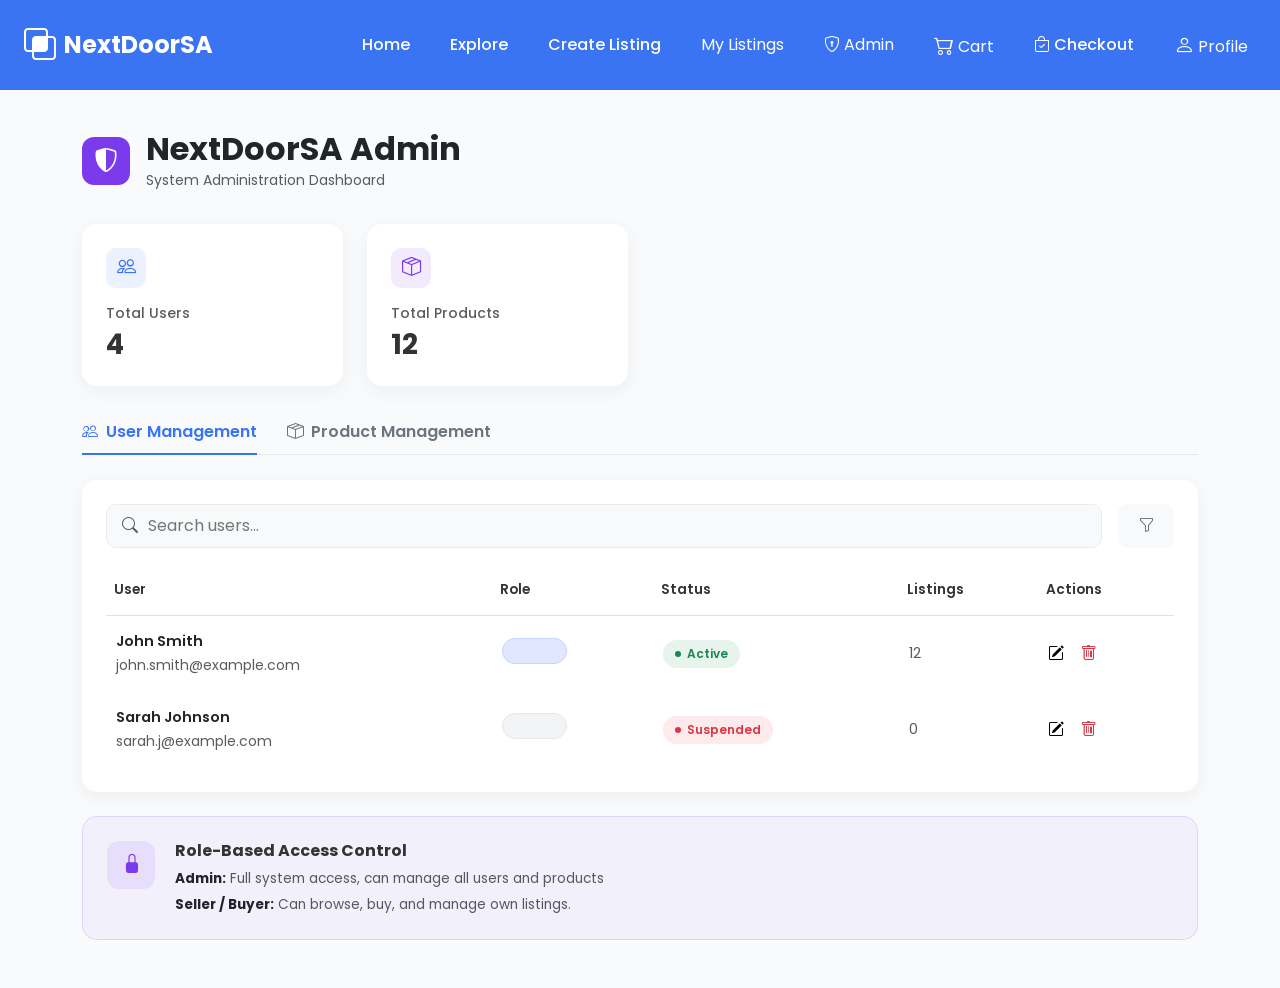
==== web/Admin.html @ 9586a234 "add Admin dashboard with product management, user management, and editing functionality" ====
<!DOCTYPE html>
<html lang="en">
<head>
    <meta charset="UTF-8">
    <meta name="viewport" content="width=device-width, initial-scale=1.0">
    <title>NextDoorSA Admin</title>
    <link href="https://cdn.jsdelivr.net/npm/bootstrap@5.3.0/dist/css/bootstrap.min.css" rel="stylesheet">
    <link rel="stylesheet" href="https://cdn.jsdelivr.net/npm/bootstrap-icons@1.11.1/font/bootstrap-icons.css">
    <link href="https://fonts.googleapis.com/css2?family=Poppins:wght@300;400;500;600;700&display=swap" rel="stylesheet">

    <style>
        body { font-family: 'Poppins', sans-serif; background-color: #f9fafc; color: #333; }
        .admin-navbar { background: #3b74f2; padding-top: 15px; padding-bottom: 15px; margin-bottom: 40px; }
        .navbar-brand { font-weight: 700; font-size: 1.5rem; }
        .dashboard-card { background: white; border-radius: 15px; border: none; box-shadow: 0 5px 20px rgba(0,0,0,0.05); padding: 24px; }
        .header-icon-box { width: 48px; height: 48px; border-radius: 12px; background-color: #7c3aed; color: white; display: flex; align-items: center; justify-content: center; font-size: 1.5rem; }
        .stat-icon { width: 40px; height: 40px; border-radius: 10px; display: flex; align-items: center; justify-content: center; font-size: 1.2rem; margin-bottom: 15px; }

        .icon-users { background-color: rgba(59, 116, 242, 0.1); color: #3b74f2; }
        .icon-active { background-color: rgba(25, 135, 84, 0.1); color: #198754; }
        .icon-products { background-color: rgba(124, 58, 237, 0.1); color: #7c3aed; }
        .icon-pending { background-color: rgba(253, 126, 20, 0.1); color: #fd7e14; }

        .custom-tabs { border-bottom: 1px solid #e5e7eb; margin-bottom: 25px; display: flex; gap: 30px; }
        .custom-tab { padding: 10px 0; color: #6c757d; font-weight: 600; cursor: pointer; position: relative; text-decoration: none; transition: color 0.2s; }
        .custom-tab:hover { color: #3b74f2; }
        .custom-tab.active { color: #3b74f2; }
        .custom-tab.active::after { content: ''; position: absolute; bottom: -1px; left: 0; right: 0; height: 2px; background-color: #3b74f2; }

        .search-control { background-color: #f8f9fa; border: 1px solid #e9ecef; border-radius: 10px; padding: 8px 15px; }
        .search-control input { border: none; background: transparent; box-shadow: none; outline: none; width: 100%; }
        .filter-btn { background-color: #f8f9fa; border: 1px solid #e9ecef; border-radius: 10px; padding: 8px 20px; color: #6c757d; border: none;}

        .table th { font-weight: 600; color: #333; border-bottom-width: 1px; font-size: 0.85rem; padding-bottom: 15px; }
        .table td { vertical-align: middle; padding: 15px 10px; border-bottom-color: #f8f9fa; }

        .status-pill { display: inline-flex; align-items: center; gap: 6px; padding: 5px 12px; border-radius: 20px; font-size: 0.75rem; font-weight: 600; }
        .status-active, .status-published { background-color: rgba(25, 135, 84, 0.1); color: #198754; }
        .status-active::before, .status-published::before { content: ''; width: 6px; height: 6px; border-radius: 50%; background-color: #198754; }
        .status-suspended, .status-draft { background-color: rgba(220, 53, 69, 0.1); color: #dc3545; }
        .status-suspended::before, .status-draft::before { content: ''; width: 6px; height: 6px; border-radius: 50%; background-color: #dc3545; }
        .status-pending { background-color: rgba(253, 126, 20, 0.1); color: #fd7e14; }
        .status-pending::before { content: ''; width: 6px; height: 6px; border-radius: 50%; background-color: #fd7e14; }

        details.role-dropdown { position: relative; display: inline-block; }
        details.role-dropdown summary { list-style: none; cursor: pointer; width: 65px; height: 26px; border-radius: 15px; display: inline-block; user-select: none; }
        details.role-dropdown summary::-webkit-details-marker { display: none; }
        .role-blue summary { background-color: #e0e7ff; border: 1px solid #c7d2fe; }
        .role-gray summary { background-color: #f3f4f6; border: 1px solid #e5e7eb; }
        .role-purple summary { background-color: #f3e8ff; border: 1px solid #e9d5ff; }
        .dropdown-menu-custom { position: absolute; top: 120%; left: 0; background: white; border: 1px solid #e9ecef; border-radius: 10px; padding: 12px; box-shadow: 0 10px 30px rgba(0,0,0,0.1); z-index: 100; display: flex; flex-direction: column; gap: 10px; min-width: 140px; }
        .dropdown-menu-custom label { display: flex; align-items: center; gap: 8px; font-size: 0.85rem; cursor: pointer; font-weight: 500; }

        .info-box { background-color: rgba(124, 58, 237, 0.05); border: 1px solid rgba(124, 58, 237, 0.15); border-radius: 15px; padding: 24px; display: flex; gap: 20px; }
        .info-box-icon { background-color: rgba(124, 58, 237, 0.1); color: #7c3aed; width: 48px; height: 48px; border-radius: 12px; display: flex; align-items: center; justify-content: center; font-size: 1.2rem; flex-shrink: 0; }

        .action-btn { cursor: pointer; transition: color 0.2s; border: none; background: transparent; padding: 0; }
        .action-btn:hover { color: #3b74f2 !important; }
    </style>
</head>
<body>

<nav class="navbar navbar-expand-lg navbar-dark py-3 admin-navbar">
    <div class="container-fluid px-4">
        <a class="navbar-brand d-flex align-items-center gap-2" href="Home.html">
            <i class="bi bi-intersect fs-2"></i> NextDoorSA
        </a>
        <button class="navbar-toggler" type="button" data-bs-toggle="collapse" data-bs-target="#navbarNav">
            <span class="navbar-toggler-icon"></span>
        </button>
        <div class="collapse navbar-collapse justify-content-end" id="navbarNav">
            <ul class="navbar-nav align-items-center gap-4">
                <li class="nav-item"><a class="nav-link text-white fw-medium" href="Home.html">Home</a></li>
                <li class="nav-item"><a class="nav-link text-white fw-medium" href="ExploreProductsPage.html">Explore</a></li>
                <li class="nav-item"><a class="nav-link text-white fw-medium" href="CreateAListing.html">Create Listing</a></li>
                <li class="nav-item"><a class="nav-link text-white" href="MyListings.html"> My Listings</a></li>
                <li class="nav-item"><a class="nav-link text-white" href="LogIntoAccount.html"><i class="bi bi-shield-lock"></i> Admin</a></li>
                <li class="nav-item"><a class="nav-link text-white" href="ShoppingCart.html"><i class="bi bi-cart2 fs-5"></i> Cart</a></li>
                <li class="nav-item"><a class="nav-link text-white fw-medium active" aria-current="page" href="Checkout.html"><i class="bi bi-bag-check"></i> Checkout</a></li>
                <li class="nav-item"><a class="nav-link text-white" href="Profile.html"><i class="bi bi-person fs-5"></i> Profile</a></li>
            </ul>
        </div>
    </div>
</nav>

<div class="container mb-5">
    <div class="d-flex align-items-center gap-3 mb-4 pb-2">
        <div class="header-icon-box"><i class="bi bi-shield-shaded"></i></div>
        <div>
            <h2 class="fw-bold mb-0 text-dark">NextDoorSA Admin</h2>
            <small class="text-muted">System Administration Dashboard</small>
        </div>
    </div>

    <div class="row g-4 mb-4">
        <div class="col-md-6 col-lg-3">
            <div class="dashboard-card">
                <div class="stat-icon icon-users"><i class="bi bi-people"></i></div>
                <small class="text-muted fw-medium d-block mb-1">Total Users</small>
                <h3 class="fw-bold mb-0">4</h3>
            </div>
        </div>
        <div class="col-md-6 col-lg-3">
            <div class="dashboard-card">
                <div class="stat-icon icon-products"><i class="bi bi-box-seam"></i></div>
                <small class="text-muted fw-medium d-block mb-1">Total Products</small>
                <h3 class="fw-bold mb-0">12</h3>
            </div>
        </div>
    </div>

    <div class="custom-tabs">
        <a class="custom-tab active d-flex align-items-center gap-2" onclick="switchTab('userView', this)"><i class="bi bi-people"></i> User Management</a>
        <a class="custom-tab d-flex align-items-center gap-2" onclick="switchTab('productView', this)"><i class="bi bi-box-seam"></i> Product Management</a>
    </div>

    <div id="userView" class="dashboard-card mb-4 view-section">
        <div class="d-flex flex-column flex-md-row gap-3 mb-4">
            <div class="search-control flex-grow-1 d-flex align-items-center gap-2">
                <i class="bi bi-search text-muted"></i>
                <input type="text" placeholder="Search users...">
            </div>
            <button class="filter-btn"><i class="bi bi-funnel"></i></button>
        </div>

        <div class="table-responsive">
            <table class="table table-borderless align-middle mb-0" id="usersTable">
                <thead>
                <tr>
                    <th>User</th>
                    <th>Role</th>
                    <th>Status</th>
                    <th>Listings</th>
                    <th>Actions</th>
                </tr>
                </thead>
                <tbody>
                <tr>
                    <td>
                        <span class="fw-semibold d-block text-dark name-val" style="font-size: 0.9rem;">John Smith</span>
                        <small class="text-muted email-val">john.smith@example.com</small>
                    </td>
                    <td>
                        <details class="role-dropdown role-blue">
                            <summary></summary>
                            <div class="dropdown-menu-custom">
                                <label><input type="checkbox" checked> Admin</label>
                                <label><input type="checkbox" checked> Seller</label>
                            </div>
                        </details>
                    </td>
                    <td><span class="status-pill status-active status-val">Active</span></td>
                    <td class="text-muted listings-val" style="font-size: 0.9rem;">12</td>
                    <td>
                        <div class="d-flex gap-3 text-muted">
                            <button class="action-btn" onclick="openUserEdit(this)"><i class="bi bi-pencil-square"></i></button>
                            <button class="action-btn text-danger" onclick="deleteRow(this)"><i class="bi bi-trash"></i></button>
                        </div>
                    </td>
                </tr>
                <tr>
                    <td>
                        <span class="fw-semibold d-block text-dark name-val" style="font-size: 0.9rem;">Sarah Johnson</span>
                        <small class="text-muted email-val">sarah.j@example.com</small>
                    </td>
                    <td>
                        <details class="role-dropdown role-gray">
                            <summary></summary>
                            <div class="dropdown-menu-custom">
                                <label><input type="checkbox" checked> Buyer</label>
                            </div>
                        </details>
                    </td>
                    <td><span class="status-pill status-suspended status-val">Suspended</span></td>
                    <td class="text-muted listings-val" style="font-size: 0.9rem;">0</td>
                    <td>
                        <div class="d-flex gap-3 text-muted">
                            <button class="action-btn" onclick="openUserEdit(this)"><i class="bi bi-pencil-square"></i></button>
                            <button class="action-btn text-danger" onclick="deleteRow(this)"><i class="bi bi-trash"></i></button>
                        </div>
                    </td>
                </tr>
                </tbody>
            </table>
        </div>
    </div>

    <div id="productView" class="dashboard-card mb-4 view-section d-none">
        <div class="d-flex flex-column flex-md-row gap-3 mb-4">
            <div class="search-control flex-grow-1 d-flex align-items-center gap-2">
                <i class="bi bi-search text-muted"></i>
                <input type="text" placeholder="Search products...">
            </div>
            <button class="filter-btn"><i class="bi bi-funnel"></i></button>
        </div>

        <div class="table-responsive">
            <table class="table table-borderless align-middle mb-0" id="productsTable">
                <thead>
                <tr>
                    <th>Product Name</th>
                    <th>Category</th>
                    <th>Price</th>
                    <th>Status</th>
                    <th>Actions</th>
                </tr>
                </thead>
                <tbody>
                <tr>
                    <td>
                        <span class="fw-semibold d-block text-dark p-name-val" style="font-size: 0.9rem;">Vintage Oak Table</span>
                        <small class="text-muted p-seller-val">Sold by: John Smith</small>
                    </td>
                    <td class="p-category-val" style="font-size: 0.9rem;">Furniture</td>
                    <td class="fw-medium text-dark p-price-val" style="font-size: 0.9rem;">R 1,500</td>
                    <td><span class="status-pill status-published p-status-val">Published</span></td>
                    <td>
                        <div class="d-flex gap-3 text-muted">
                            <button class="action-btn" onclick="openProductEdit(this)"><i class="bi bi-pencil-square"></i></button>
                            <button class="action-btn text-danger" onclick="deleteRow(this)"><i class="bi bi-trash"></i></button>
                        </div>
                    </td>
                </tr>
                <tr>
                    <td>
                        <span class="fw-semibold d-block text-dark p-name-val" style="font-size: 0.9rem;">Samsung Smart TV</span>
                        <small class="text-muted p-seller-val">Sold by: Mike Wilson</small>
                    </td>
                    <td class="p-category-val" style="font-size: 0.9rem;">Electronics</td>
                    <td class="fw-medium text-dark p-price-val" style="font-size: 0.9rem;">R 6,200</td>
                    <td><span class="status-pill status-pending p-status-val">Pending Review</span></td>
                    <td>
                        <div class="d-flex gap-3 text-muted">
                            <button class="action-btn" onclick="openProductEdit(this)"><i class="bi bi-pencil-square"></i></button>
                            <button class="action-btn text-danger" onclick="deleteRow(this)"><i class="bi bi-trash"></i></button>
                        </div>
                    </td>
                </tr>
                </tbody>
            </table>
        </div>
    </div>

    <div class="info-box align-items-start">
        <div class="info-box-icon"><i class="bi bi-lock-fill"></i></div>
        <div>
            <h6 class="fw-bold mb-2">Role-Based Access Control</h6>
            <div class="text-muted" style="font-size: 0.85rem; line-height: 1.6;">
                <p class="mb-1"><strong class="text-dark">Admin:</strong> Full system access, can manage all users and products</p>
                <p class="mb-0"><strong class="text-dark">Seller / Buyer:</strong> Can browse, buy, and manage own listings.</p>
            </div>
        </div>
    </div>
</div>

<div class="modal fade" id="editUserModal" tabindex="-1">
    <div class="modal-dialog modal-dialog-centered">
        <div class="modal-content border-0" style="border-radius: 15px;">
            <div class="modal-header border-0 pb-0">
                <h5 class="modal-title fw-bold">Edit User</h5>
                <button type="button" class="btn-close" data-bs-dismiss="modal"></button>
            </div>
            <div class="modal-body">
                <div class="mb-3">
                    <label class="form-label fw-medium small">Full Name</label>
                    <input type="text" class="form-control" id="editUserName">
                </div>
                <div class="mb-3">
                    <label class="form-label fw-medium small">Email Address</label>
                    <input type="email" class="form-control" id="editUserEmail">
                </div>
                <div class="mb-3">
                    <label class="form-label fw-medium small">Account Status</label>
                    <select class="form-select" id="editUserStatus">
                        <option value="Active">Active</option>
                        <option value="Suspended">Suspended</option>
                    </select>
                </div>
            </div>
            <div class="modal-footer border-0 pt-0">
                <button type="button" class="btn btn-light" data-bs-dismiss="modal">Cancel</button>
                <button type="button" class="btn btn-primary px-4 rounded-pill" onclick="saveUser()">Save Changes</button>
            </div>
        </div>
    </div>
</div>

<div class="modal fade" id="editProductModal" tabindex="-1">
    <div class="modal-dialog modal-dialog-centered">
        <div class="modal-content border-0" style="border-radius: 15px;">
            <div class="modal-header border-0 pb-0">
                <h5 class="modal-title fw-bold">Edit Product</h5>
                <button type="button" class="btn-close" data-bs-dismiss="modal"></button>
            </div>
            <div class="modal-body">
                <div class="mb-3">
                    <label class="form-label fw-medium small">Product Name</label>
                    <input type="text" class="form-control" id="editProductName">
                </div>
                <div class="row">
                    <div class="col-md-6 mb-3">
                        <label class="form-label fw-medium small">Price</label>
                        <input type="text" class="form-control" id="editProductPrice">
                    </div>
                    <div class="col-md-6 mb-3">
                        <label class="form-label fw-medium small">Category</label>
                        <select class="form-select" id="editProductCategory">
                            <option>Furniture</option>
                            <option>Electronics</option>
                            <option>Home & Garden</option>
                        </select>
                    </div>
                </div>
                <div class="mb-3">
                    <label class="form-label fw-medium small">Status</label>
                    <select class="form-select" id="editProductStatus">
                        <option value="Published">Published</option>
                        <option value="Pending Review">Pending Review</option>
                        <option value="Draft">Draft</option>
                    </select>
                </div>
            </div>
            <div class="modal-footer border-0 pt-0">
                <button type="button" class="btn btn-light" data-bs-dismiss="modal">Cancel</button>
                <button type="button" class="btn btn-primary px-4 rounded-pill" onclick="saveProduct()">Save Changes</button>
            </div>
        </div>
    </div>
</div>

<script src="https://cdn.jsdelivr.net/npm/bootstrap@5.3.0/dist/js/bootstrap.bundle.min.js"></script>
<script>
    let currentRow = null;
    let userModal = null;
    let productModal = null;

    document.addEventListener("DOMContentLoaded", () => {
        userModal = new bootstrap.Modal(document.getElementById('editUserModal'));
        productModal = new bootstrap.Modal(document.getElementById('editProductModal'));
    });

    function switchTab(viewId, el) {
        document.querySelectorAll('.custom-tab').forEach(tab => tab.classList.remove('active'));
        el.classList.add('active');

        document.querySelectorAll('.view-section').forEach(view => view.classList.add('d-none'));
        document.getElementById(viewId).classList.remove('d-none');
    }

    // --- User Editing Logic ---
    function openUserEdit(btn) {
        currentRow = btn.closest('tr');
        document.getElementById('editUserName').value = currentRow.querySelector('.name-val').innerText;
        document.getElementById('editUserEmail').value = currentRow.querySelector('.email-val').innerText;
        document.getElementById('editUserStatus').value = currentRow.querySelector('.status-val').innerText;
        userModal.show();
    }

    function saveUser() {
        currentRow.querySelector('.name-val').innerText = document.getElementById('editUserName').value;
        currentRow.querySelector('.email-val').innerText = document.getElementById('editUserEmail').value;

        const newStatus = document.getElementById('editUserStatus').value;
        const statusSpan = currentRow.querySelector('.status-val');
        statusSpan.innerText = newStatus;

        statusSpan.className = 'status-pill status-val ' + (newStatus === 'Active' ? 'status-active' : 'status-suspended');
        userModal.hide();
    }

    // --- Product Editing Logic ---
    function openProductEdit(btn) {
        currentRow = btn.closest('tr');
        document.getElementById('editProductName').value = currentRow.querySelector('.p-name-val').innerText;
        document.getElementById('editProductPrice').value = currentRow.querySelector('.p-price-val').innerText;
        document.getElementById('editProductCategory').value = currentRow.querySelector('.p-category-val').innerText;
        document.getElementById('editProductStatus').value = currentRow.querySelector('.p-status-val').innerText;
        productModal.show();
    }

    function saveProduct() {
        currentRow.querySelector('.p-name-val').innerText = document.getElementById('editProductName').value;
        currentRow.querySelector('.p-price-val').innerText = document.getElementById('editProductPrice').value;
        currentRow.querySelector('.p-category-val').innerText = document.getElementById('editProductCategory').value;

        const newStatus = document.getElementById('editProductStatus').value;
        const statusSpan = currentRow.querySelector('.p-status-val');
        statusSpan.innerText = newStatus;

        let statusClass = 'status-published';
        if(newStatus === 'Pending Review') statusClass = 'status-pending';
        if(newStatus === 'Draft') statusClass = 'status-draft';

        statusSpan.className = 'status-pill p-status-val ' + statusClass;
        productModal.hide();
    }

    function deleteRow(btn) {
        if(confirm("Are you sure you want to delete this row?")) {
            btn.closest('tr').remove();
        }
    }
</script>
</body>
</html>
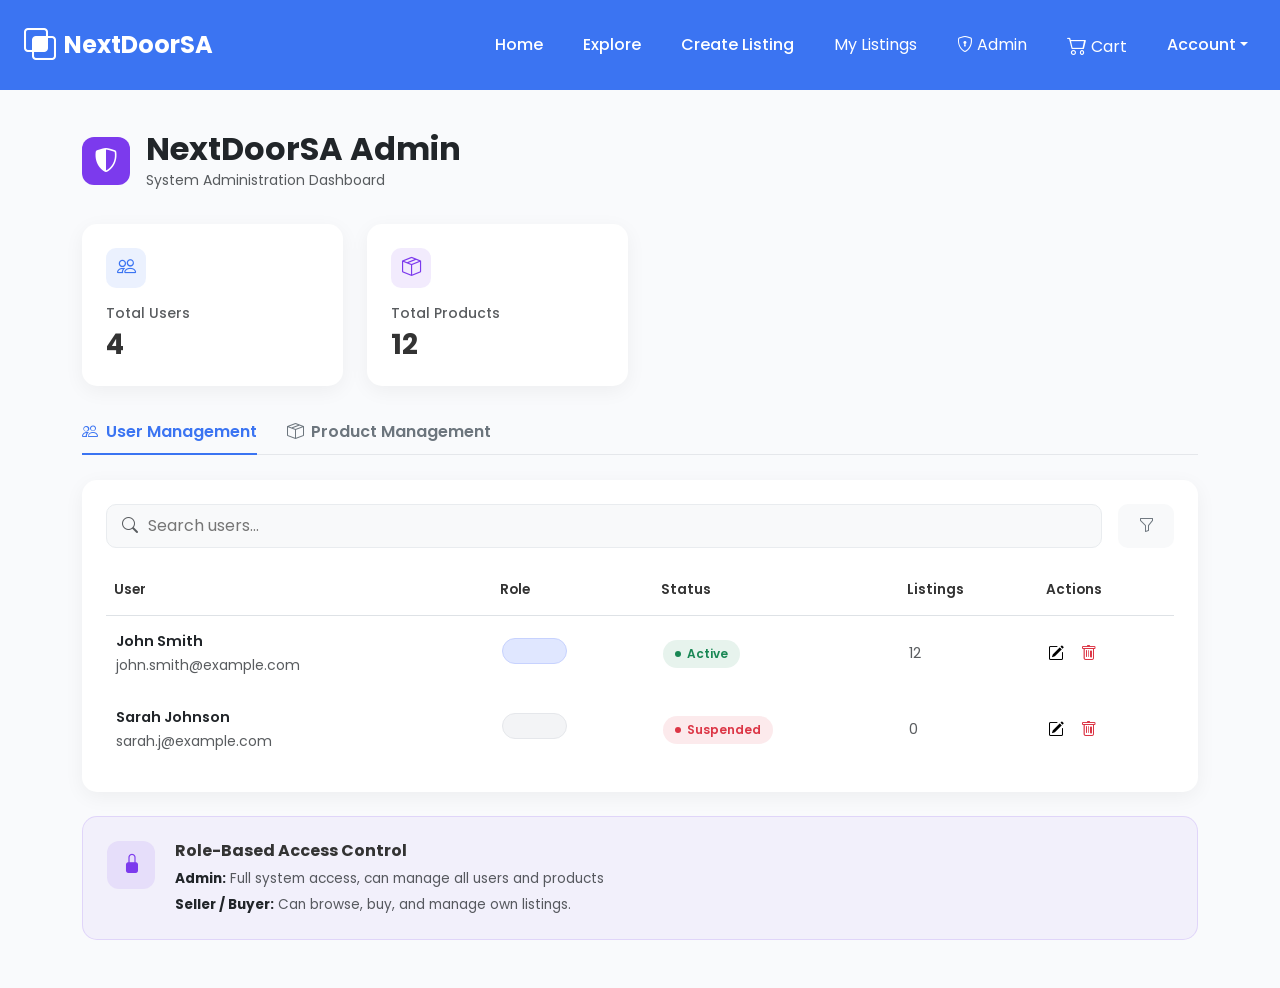
==== commit 55faa019: "Refactor navigation to use dropdown for account options and update button actions for better user ex" ====
--- a/web/Admin.html
+++ b/web/Admin.html
@@ -76,8 +76,14 @@
                 <li class="nav-item"><a class="nav-link text-white" href="MyListings.html"> My Listings</a></li>
                 <li class="nav-item"><a class="nav-link text-white" href="LogIntoAccount.html"><i class="bi bi-shield-lock"></i> Admin</a></li>
                 <li class="nav-item"><a class="nav-link text-white" href="ShoppingCart.html"><i class="bi bi-cart2 fs-5"></i> Cart</a></li>
-                <li class="nav-item"><a class="nav-link text-white fw-medium active" aria-current="page" href="Checkout.html"><i class="bi bi-bag-check"></i> Checkout</a></li>
-                <li class="nav-item"><a class="nav-link text-white" href="Profile.html"><i class="bi bi-person fs-5"></i> Profile</a></li>
+                <li class="nav-item dropdown">
+                    <a class="nav-link text-white fw-medium dropdown-toggle" href="#" id="accountDropdown" role="button" data-bs-toggle="dropdown" aria-expanded="false">Account</a>
+                    <ul class="dropdown-menu dropdown-menu-end" aria-labelledby="accountDropdown">
+                        <li><a class="dropdown-item" href="CreateAnAccount.html">Create Account</a></li>
+                        <li><a class="dropdown-item" href="LogIntoAccount.html">Log In</a></li>
+                        <li><a class="dropdown-item" href="Profile.html">Profile</a></li>
+                    </ul>
+                </li>
             </ul>
         </div>
     </div>
@@ -402,4 +408,4 @@
     }
 </script>
 </body>
-</html>+</html>
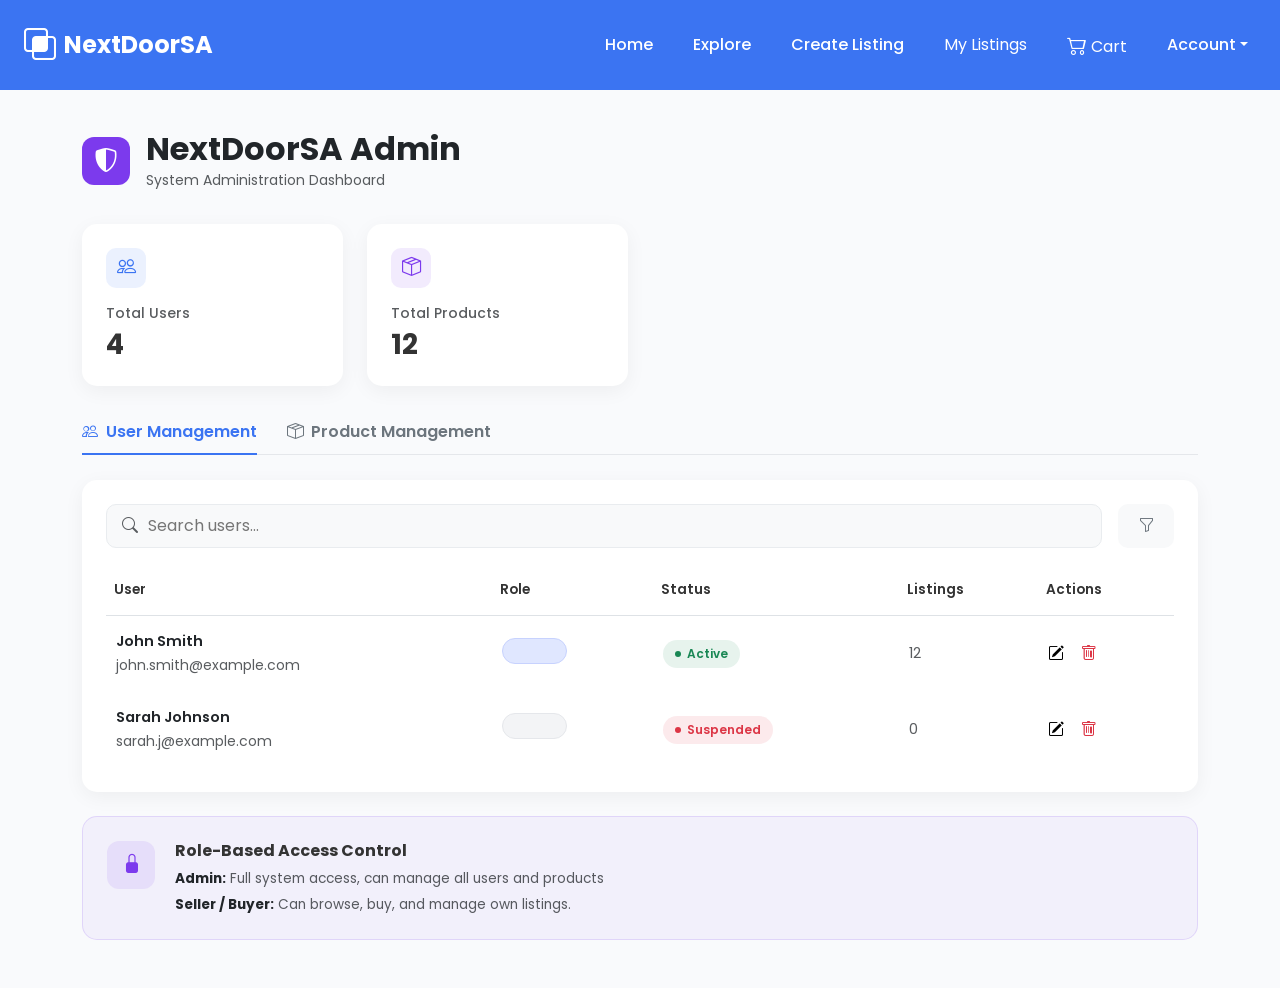
==== commit 18b4b440: "Remove Admin link from navigation across multiple pages" ====
--- a/web/Admin.html
+++ b/web/Admin.html
@@ -74,7 +74,6 @@
                 <li class="nav-item"><a class="nav-link text-white fw-medium" href="ExploreProductsPage.html">Explore</a></li>
                 <li class="nav-item"><a class="nav-link text-white fw-medium" href="CreateAListing.html">Create Listing</a></li>
                 <li class="nav-item"><a class="nav-link text-white" href="MyListings.html"> My Listings</a></li>
-                <li class="nav-item"><a class="nav-link text-white" href="LogIntoAccount.html"><i class="bi bi-shield-lock"></i> Admin</a></li>
                 <li class="nav-item"><a class="nav-link text-white" href="ShoppingCart.html"><i class="bi bi-cart2 fs-5"></i> Cart</a></li>
                 <li class="nav-item dropdown">
                     <a class="nav-link text-white fw-medium dropdown-toggle" href="#" id="accountDropdown" role="button" data-bs-toggle="dropdown" aria-expanded="false">Account</a>
@@ -408,4 +407,4 @@
     }
 </script>
 </body>
-</html>
+</html>
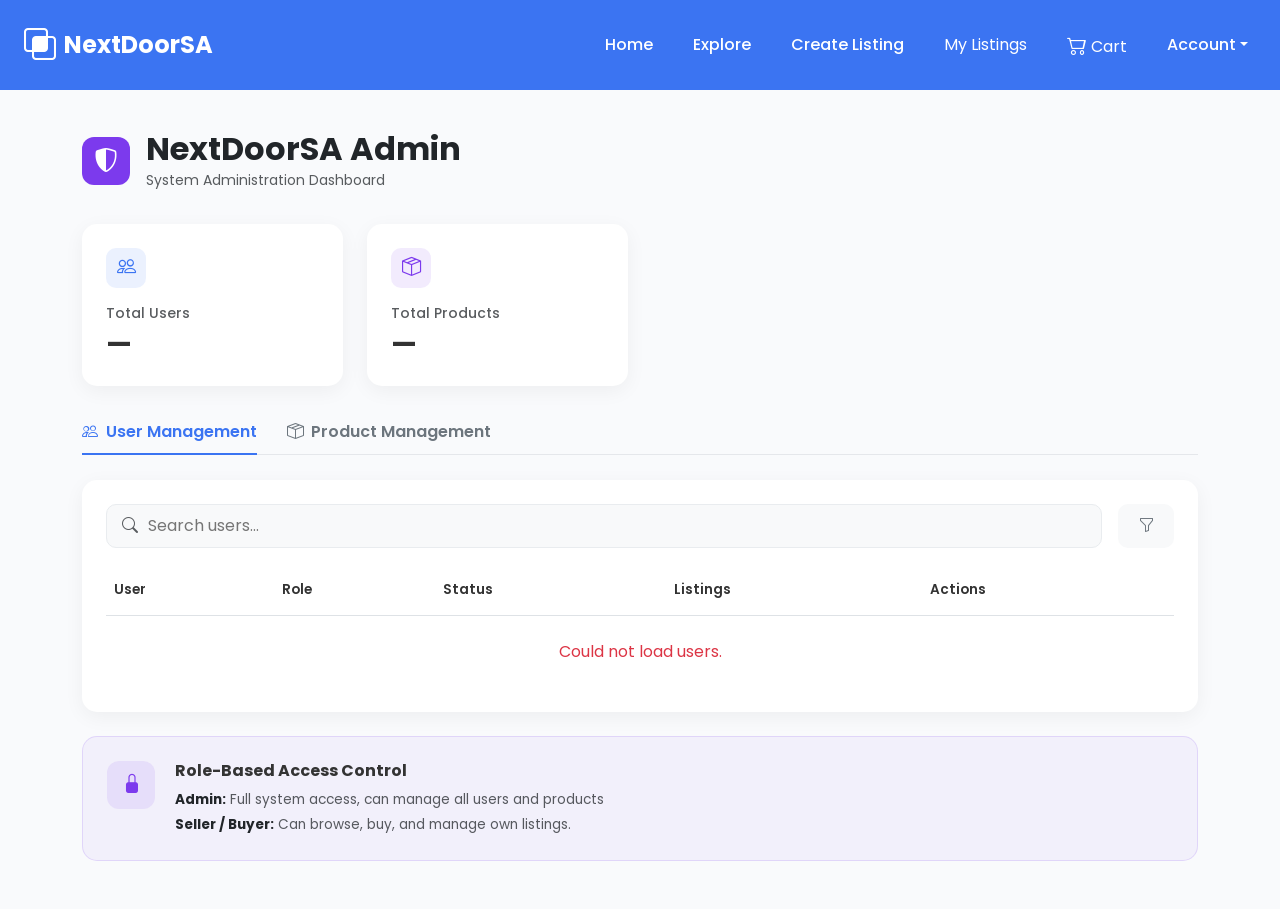
==== commit 4aa9b98a: "feat: implement server-side admin authentication, user profile fields, and shared dynamic navigation" ====
--- a/web/Admin.html
+++ b/web/Admin.html
@@ -56,6 +56,10 @@
 
         .action-btn { cursor: pointer; transition: color 0.2s; border: none; background: transparent; padding: 0; }
         .action-btn:hover { color: #3b74f2 !important; }
+
+        .role-select, .status-select { width: auto; min-width: 110px; font-size: 0.8rem; font-weight: 600; }
+        .status-select.select-active { background-color: rgba(25, 135, 84, 0.1); color: #198754; border-color: rgba(25, 135, 84, 0.3); }
+        .status-select.select-suspended { background-color: rgba(220, 53, 69, 0.1); color: #dc3545; border-color: rgba(220, 53, 69, 0.3); }
     </style>
 </head>
 <body>
@@ -81,6 +85,8 @@
                         <li><a class="dropdown-item" href="CreateAnAccount.html">Create Account</a></li>
                         <li><a class="dropdown-item" href="LogIntoAccount.html">Log In</a></li>
                         <li><a class="dropdown-item" href="Profile.html">Profile</a></li>
+                        <li><hr class="dropdown-divider"></li>
+                        <li><a class="dropdown-item text-danger" href="logout.php"><i class="bi bi-box-arrow-right me-2"></i>Log Out</a></li>
                     </ul>
                 </li>
             </ul>
@@ -102,14 +108,14 @@
             <div class="dashboard-card">
                 <div class="stat-icon icon-users"><i class="bi bi-people"></i></div>
                 <small class="text-muted fw-medium d-block mb-1">Total Users</small>
-                <h3 class="fw-bold mb-0">4</h3>
+                <h3 class="fw-bold mb-0" id="stat-total-users">—</h3>
             </div>
         </div>
         <div class="col-md-6 col-lg-3">
             <div class="dashboard-card">
                 <div class="stat-icon icon-products"><i class="bi bi-box-seam"></i></div>
                 <small class="text-muted fw-medium d-block mb-1">Total Products</small>
-                <h3 class="fw-bold mb-0">12</h3>
+                <h3 class="fw-bold mb-0" id="stat-total-products">—</h3>
             </div>
         </div>
     </div>
@@ -139,52 +145,8 @@
                     <th>Actions</th>
                 </tr>
                 </thead>
-                <tbody>
-                <tr>
-                    <td>
-                        <span class="fw-semibold d-block text-dark name-val" style="font-size: 0.9rem;">John Smith</span>
-                        <small class="text-muted email-val">john.smith@example.com</small>
-                    </td>
-                    <td>
-                        <details class="role-dropdown role-blue">
-                            <summary></summary>
-                            <div class="dropdown-menu-custom">
-                                <label><input type="checkbox" checked> Admin</label>
-                                <label><input type="checkbox" checked> Seller</label>
-                            </div>
-                        </details>
-                    </td>
-                    <td><span class="status-pill status-active status-val">Active</span></td>
-                    <td class="text-muted listings-val" style="font-size: 0.9rem;">12</td>
-                    <td>
-                        <div class="d-flex gap-3 text-muted">
-                            <button class="action-btn" onclick="openUserEdit(this)"><i class="bi bi-pencil-square"></i></button>
-                            <button class="action-btn text-danger" onclick="deleteRow(this)"><i class="bi bi-trash"></i></button>
-                        </div>
-                    </td>
-                </tr>
-                <tr>
-                    <td>
-                        <span class="fw-semibold d-block text-dark name-val" style="font-size: 0.9rem;">Sarah Johnson</span>
-                        <small class="text-muted email-val">sarah.j@example.com</small>
-                    </td>
-                    <td>
-                        <details class="role-dropdown role-gray">
-                            <summary></summary>
-                            <div class="dropdown-menu-custom">
-                                <label><input type="checkbox" checked> Buyer</label>
-                            </div>
-                        </details>
-                    </td>
-                    <td><span class="status-pill status-suspended status-val">Suspended</span></td>
-                    <td class="text-muted listings-val" style="font-size: 0.9rem;">0</td>
-                    <td>
-                        <div class="d-flex gap-3 text-muted">
-                            <button class="action-btn" onclick="openUserEdit(this)"><i class="bi bi-pencil-square"></i></button>
-                            <button class="action-btn text-danger" onclick="deleteRow(this)"><i class="bi bi-trash"></i></button>
-                        </div>
-                    </td>
-                </tr>
+                <tbody id="users-tbody">
+                <tr><td colspan="5" class="text-center text-muted py-4">Loading users…</td></tr>
                 </tbody>
             </table>
         </div>
@@ -210,37 +172,8 @@
                     <th>Actions</th>
                 </tr>
                 </thead>
-                <tbody>
-                <tr>
-                    <td>
-                        <span class="fw-semibold d-block text-dark p-name-val" style="font-size: 0.9rem;">Vintage Oak Table</span>
-                        <small class="text-muted p-seller-val">Sold by: John Smith</small>
-                    </td>
-                    <td class="p-category-val" style="font-size: 0.9rem;">Furniture</td>
-                    <td class="fw-medium text-dark p-price-val" style="font-size: 0.9rem;">R 1,500</td>
-                    <td><span class="status-pill status-published p-status-val">Published</span></td>
-                    <td>
-                        <div class="d-flex gap-3 text-muted">
-                            <button class="action-btn" onclick="openProductEdit(this)"><i class="bi bi-pencil-square"></i></button>
-                            <button class="action-btn text-danger" onclick="deleteRow(this)"><i class="bi bi-trash"></i></button>
-                        </div>
-                    </td>
-                </tr>
-                <tr>
-                    <td>
-                        <span class="fw-semibold d-block text-dark p-name-val" style="font-size: 0.9rem;">Samsung Smart TV</span>
-                        <small class="text-muted p-seller-val">Sold by: Mike Wilson</small>
-                    </td>
-                    <td class="p-category-val" style="font-size: 0.9rem;">Electronics</td>
-                    <td class="fw-medium text-dark p-price-val" style="font-size: 0.9rem;">R 6,200</td>
-                    <td><span class="status-pill status-pending p-status-val">Pending Review</span></td>
-                    <td>
-                        <div class="d-flex gap-3 text-muted">
-                            <button class="action-btn" onclick="openProductEdit(this)"><i class="bi bi-pencil-square"></i></button>
-                            <button class="action-btn text-danger" onclick="deleteRow(this)"><i class="bi bi-trash"></i></button>
-                        </div>
-                    </td>
-                </tr>
+                <tbody id="products-tbody">
+                <tr><td colspan="5" class="text-center text-muted py-4">Loading products…</td></tr>
                 </tbody>
             </table>
         </div>
@@ -275,11 +208,23 @@
                     <input type="email" class="form-control" id="editUserEmail">
                 </div>
                 <div class="mb-3">
+                    <label class="form-label fw-medium small">Role</label>
+                    <select class="form-select" id="editUserRole">
+                        <option value="Admin">Admin</option>
+                        <option value="Seller">Seller</option>
+                        <option value="Buyer">Buyer</option>
+                    </select>
+                </div>
+                <div class="mb-3">
                     <label class="form-label fw-medium small">Account Status</label>
                     <select class="form-select" id="editUserStatus">
-                        <option value="Active">Active</option>
-                        <option value="Suspended">Suspended</option>
+                        <option value="active">Active</option>
+                        <option value="suspended">Suspended</option>
                     </select>
+                </div>
+                <div class="mb-3">
+                    <label class="form-label fw-medium small">Listings (total)</label>
+                    <input type="number" class="form-control" id="editUserListings" readonly disabled>
                 </div>
             </div>
             <div class="modal-footer border-0 pt-0">
@@ -310,18 +255,21 @@
                     <div class="col-md-6 mb-3">
                         <label class="form-label fw-medium small">Category</label>
                         <select class="form-select" id="editProductCategory">
+                            <option>Electronics</option>
                             <option>Furniture</option>
-                            <option>Electronics</option>
-                            <option>Home & Garden</option>
+                            <option>Home</option>
+                            <option>Clothing</option>
+                            <option>Books</option>
+                            <option>Sports</option>
+                            <option>Vehicles</option>
                         </select>
                     </div>
                 </div>
                 <div class="mb-3">
                     <label class="form-label fw-medium small">Status</label>
                     <select class="form-select" id="editProductStatus">
-                        <option value="Published">Published</option>
-                        <option value="Pending Review">Pending Review</option>
-                        <option value="Draft">Draft</option>
+                        <option value="active">Active</option>
+                        <option value="sold">Sold</option>
                     </select>
                 </div>
             </div>
@@ -335,76 +283,227 @@
 
 <script src="https://cdn.jsdelivr.net/npm/bootstrap@5.3.0/dist/js/bootstrap.bundle.min.js"></script>
 <script>
-    let currentRow = null;
     let userModal = null;
     let productModal = null;
+    let editingUserId = null;
+    let editingListingId = null;
+    const usersById = {};
+    const listingsById = {};
+
+    const escapeHtml = (s) => String(s == null ? '' : s).replace(/[&<>"']/g, c => ({ '&': '&amp;', '<': '&lt;', '>': '&gt;', '"': '&quot;', "'": '&#39;' }[c]));
+    const fmt = (v) => new Intl.NumberFormat('en-ZA', { style: 'currency', currency: 'ZAR' }).format(Number(v) || 0);
+    const post = (url, data) => fetch(url, { method: 'POST', credentials: 'same-origin', body: new URLSearchParams(data) }).then(r => r.json());
+
+    // Restrict this page to admins. The authoritative check is server-side
+    // (every admin endpoint also verifies the session); this redirects non-admins away.
+    fetch('session_status.php', { credentials: 'same-origin' })
+        .then(r => r.json())
+        .then(s => { if (!s.isAdmin) window.location.href = 'LogIntoAccount.html'; })
+        .catch(() => { /* endpoint unavailable (e.g. static preview): leave page as-is */ });
 
     document.addEventListener("DOMContentLoaded", () => {
         userModal = new bootstrap.Modal(document.getElementById('editUserModal'));
         productModal = new bootstrap.Modal(document.getElementById('editProductModal'));
+        loadUsers();
+        loadListings();
     });
 
     function switchTab(viewId, el) {
         document.querySelectorAll('.custom-tab').forEach(tab => tab.classList.remove('active'));
         el.classList.add('active');
-
         document.querySelectorAll('.view-section').forEach(view => view.classList.add('d-none'));
         document.getElementById(viewId).classList.remove('d-none');
     }
 
-    // --- User Editing Logic ---
-    function openUserEdit(btn) {
-        currentRow = btn.closest('tr');
-        document.getElementById('editUserName').value = currentRow.querySelector('.name-val').innerText;
-        document.getElementById('editUserEmail').value = currentRow.querySelector('.email-val').innerText;
-        document.getElementById('editUserStatus').value = currentRow.querySelector('.status-val').innerText;
+    function statusClass(sel) {
+        sel.classList.toggle('select-active', sel.value === 'active');
+        sel.classList.toggle('select-suspended', sel.value === 'suspended');
+    }
+
+    // ---------- Users ----------
+    function loadUsers() {
+        const tbody = document.getElementById('users-tbody');
+        fetch('admin_get_users.php', { credentials: 'same-origin' })
+            .then(r => r.json())
+            .then(data => {
+                if (!data.success) throw new Error(data.error || 'Failed to load users');
+                renderUsers(data.data);
+                document.getElementById('stat-total-users').textContent = data.data.length;
+            })
+            .catch(() => { tbody.innerHTML = '<tr><td colspan="5" class="text-center text-danger py-4">Could not load users.</td></tr>'; });
+    }
+
+    function renderUsers(users) {
+        const tbody = document.getElementById('users-tbody');
+        tbody.innerHTML = '';
+        if (!users.length) {
+            tbody.innerHTML = '<tr><td colspan="5" class="text-center text-muted py-4">No users found.</td></tr>';
+            return;
+        }
+        const roleOpts = ['Admin', 'Seller', 'Buyer'];
+        users.forEach(u => {
+            usersById[u.id] = u;
+            const tr = document.createElement('tr');
+            const name = `${u.first_name || ''} ${u.last_name || ''}`.trim();
+            tr.innerHTML = `
+                <td>
+                    <span class="fw-semibold d-block text-dark" style="font-size: 0.9rem;">${escapeHtml(name) || '(no name)'}</span>
+                    <small class="text-muted">${escapeHtml(u.email)}</small>
+                </td>
+                <td>
+                    <select class="form-select form-select-sm role-select">
+                        ${roleOpts.map(r => `<option value="${r}" ${u.role === r ? 'selected' : ''}>${r}</option>`).join('')}
+                    </select>
+                </td>
+                <td>
+                    <select class="form-select form-select-sm status-select">
+                        <option value="active" ${u.status === 'active' ? 'selected' : ''}>Active</option>
+                        <option value="suspended" ${u.status === 'suspended' ? 'selected' : ''}>Suspended</option>
+                    </select>
+                </td>
+                <td class="text-muted" style="font-size: 0.9rem;">${u.listings_count}</td>
+                <td>
+                    <div class="d-flex gap-3 text-muted">
+                        <button class="action-btn btn-user-edit"><i class="bi bi-pencil-square"></i></button>
+                        <button class="action-btn text-danger btn-user-delete"><i class="bi bi-trash"></i></button>
+                    </div>
+                </td>`;
+            const roleSel = tr.querySelector('.role-select');
+            const statusSel = tr.querySelector('.status-select');
+            statusClass(statusSel);
+            roleSel.addEventListener('change', () => persistUser(u.id, roleSel.value, statusSel.value));
+            statusSel.addEventListener('change', () => { statusClass(statusSel); persistUser(u.id, roleSel.value, statusSel.value); });
+            tr.querySelector('.btn-user-edit').addEventListener('click', () => openUserEdit(u.id));
+            tr.querySelector('.btn-user-delete').addEventListener('click', () => deleteUser(u.id));
+            tbody.appendChild(tr);
+        });
+    }
+
+    // Inline role/status change persists immediately (name/email unchanged).
+    function persistUser(id, role, status) {
+        const u = usersById[id];
+        post('admin_update_user.php', {
+            user_id: id, first_name: u.first_name, last_name: u.last_name, email: u.email, role, status
+        }).then(data => {
+            if (data.success) { u.role = role; u.status = status; }
+            else { alert(data.error || 'Update failed.'); loadUsers(); }
+        }).catch(() => { alert('Update failed.'); loadUsers(); });
+    }
+
+    function openUserEdit(id) {
+        const u = usersById[id];
+        editingUserId = id;
+        document.getElementById('editUserName').value = `${u.first_name || ''} ${u.last_name || ''}`.trim();
+        document.getElementById('editUserEmail').value = u.email || '';
+        document.getElementById('editUserRole').value = u.role || 'Buyer';
+        document.getElementById('editUserStatus').value = u.status || 'active';
+        document.getElementById('editUserListings').value = u.listings_count;
         userModal.show();
     }
 
     function saveUser() {
-        currentRow.querySelector('.name-val').innerText = document.getElementById('editUserName').value;
-        currentRow.querySelector('.email-val').innerText = document.getElementById('editUserEmail').value;
-
-        const newStatus = document.getElementById('editUserStatus').value;
-        const statusSpan = currentRow.querySelector('.status-val');
-        statusSpan.innerText = newStatus;
-
-        statusSpan.className = 'status-pill status-val ' + (newStatus === 'Active' ? 'status-active' : 'status-suspended');
-        userModal.hide();
-    }
-
-    // --- Product Editing Logic ---
-    function openProductEdit(btn) {
-        currentRow = btn.closest('tr');
-        document.getElementById('editProductName').value = currentRow.querySelector('.p-name-val').innerText;
-        document.getElementById('editProductPrice').value = currentRow.querySelector('.p-price-val').innerText;
-        document.getElementById('editProductCategory').value = currentRow.querySelector('.p-category-val').innerText;
-        document.getElementById('editProductStatus').value = currentRow.querySelector('.p-status-val').innerText;
+        const fullName = document.getElementById('editUserName').value.trim();
+        const parts = fullName.split(/\s+/);
+        const firstName = parts.shift() || '';
+        const lastName = parts.join(' ');
+        post('admin_update_user.php', {
+            user_id: editingUserId,
+            first_name: firstName,
+            last_name: lastName,
+            email: document.getElementById('editUserEmail').value.trim(),
+            role: document.getElementById('editUserRole').value,
+            status: document.getElementById('editUserStatus').value
+        }).then(data => {
+            if (data.success) { userModal.hide(); loadUsers(); }
+            else alert(data.error || 'Could not save user.');
+        }).catch(() => alert('Could not save user.'));
+    }
+
+    function deleteUser(id) {
+        const u = usersById[id];
+        if (!confirm(`Delete user "${u.email}"? This also removes their listings.`)) return;
+        post('admin_delete_user.php', { user_id: id }).then(data => {
+            if (data.success) loadUsers();
+            else alert(data.error || 'Could not delete user.');
+        }).catch(() => alert('Could not delete user.'));
+    }
+
+    // ---------- Listings / Products ----------
+    function loadListings() {
+        const tbody = document.getElementById('products-tbody');
+        fetch('admin_get_listings.php', { credentials: 'same-origin' })
+            .then(r => r.json())
+            .then(data => {
+                if (!data.success) throw new Error(data.error || 'Failed to load listings');
+                renderListings(data.data);
+                document.getElementById('stat-total-products').textContent = data.data.length;
+            })
+            .catch(() => { tbody.innerHTML = '<tr><td colspan="5" class="text-center text-danger py-4">Could not load products.</td></tr>'; });
+    }
+
+    function renderListings(listings) {
+        const tbody = document.getElementById('products-tbody');
+        tbody.innerHTML = '';
+        if (!listings.length) {
+            tbody.innerHTML = '<tr><td colspan="5" class="text-center text-muted py-4">No products found.</td></tr>';
+            return;
+        }
+        listings.forEach(l => {
+            listingsById[l.id] = l;
+            const active = (l.status || 'active') === 'active';
+            const tr = document.createElement('tr');
+            tr.innerHTML = `
+                <td>
+                    <span class="fw-semibold d-block text-dark" style="font-size: 0.9rem;">${escapeHtml(l.title)}</span>
+                    <small class="text-muted">Sold by: ${escapeHtml(l.seller_name) || 'Unknown'}</small>
+                </td>
+                <td style="font-size: 0.9rem;">${escapeHtml(l.category) || 'Uncategorized'}</td>
+                <td class="fw-medium text-dark" style="font-size: 0.9rem;">${fmt(l.price)}</td>
+                <td><span class="status-pill ${active ? 'status-active' : 'status-draft'}">${active ? 'Active' : 'Sold'}</span></td>
+                <td>
+                    <div class="d-flex gap-3 text-muted">
+                        <button class="action-btn btn-product-edit"><i class="bi bi-pencil-square"></i></button>
+                        <button class="action-btn text-danger btn-product-delete"><i class="bi bi-trash"></i></button>
+                    </div>
+                </td>`;
+            tr.querySelector('.btn-product-edit').addEventListener('click', () => openProductEdit(l.id));
+            tr.querySelector('.btn-product-delete').addEventListener('click', () => deleteProduct(l.id));
+            tbody.appendChild(tr);
+        });
+    }
+
+    function openProductEdit(id) {
+        const l = listingsById[id];
+        editingListingId = id;
+        document.getElementById('editProductName').value = l.title || '';
+        document.getElementById('editProductPrice').value = l.price || '';
+        document.getElementById('editProductCategory').value = l.category || 'Electronics';
+        document.getElementById('editProductStatus').value = (l.status || 'active');
         productModal.show();
     }
 
     function saveProduct() {
-        currentRow.querySelector('.p-name-val').innerText = document.getElementById('editProductName').value;
-        currentRow.querySelector('.p-price-val').innerText = document.getElementById('editProductPrice').value;
-        currentRow.querySelector('.p-category-val').innerText = document.getElementById('editProductCategory').value;
-
-        const newStatus = document.getElementById('editProductStatus').value;
-        const statusSpan = currentRow.querySelector('.p-status-val');
-        statusSpan.innerText = newStatus;
-
-        let statusClass = 'status-published';
-        if(newStatus === 'Pending Review') statusClass = 'status-pending';
-        if(newStatus === 'Draft') statusClass = 'status-draft';
-
-        statusSpan.className = 'status-pill p-status-val ' + statusClass;
-        productModal.hide();
-    }
-
-    function deleteRow(btn) {
-        if(confirm("Are you sure you want to delete this row?")) {
-            btn.closest('tr').remove();
-        }
+        post('admin_update_listing.php', {
+            listing_id: editingListingId,
+            title: document.getElementById('editProductName').value.trim(),
+            price: document.getElementById('editProductPrice').value,
+            category: document.getElementById('editProductCategory').value,
+            status: document.getElementById('editProductStatus').value
+        }).then(data => {
+            if (data.success) { productModal.hide(); loadListings(); }
+            else alert(data.error || 'Could not save product.');
+        }).catch(() => alert('Could not save product.'));
+    }
+
+    function deleteProduct(id) {
+        const l = listingsById[id];
+        if (!confirm(`Delete listing "${l.title}"?`)) return;
+        post('admin_delete_listing.php', { listing_id: id }).then(data => {
+            if (data.success) loadListings();
+            else alert(data.error || 'Could not delete listing.');
+        }).catch(() => alert('Could not delete listing.'));
     }
 </script>
+<script src="nav-auth.js"></script>
 </body>
 </html>
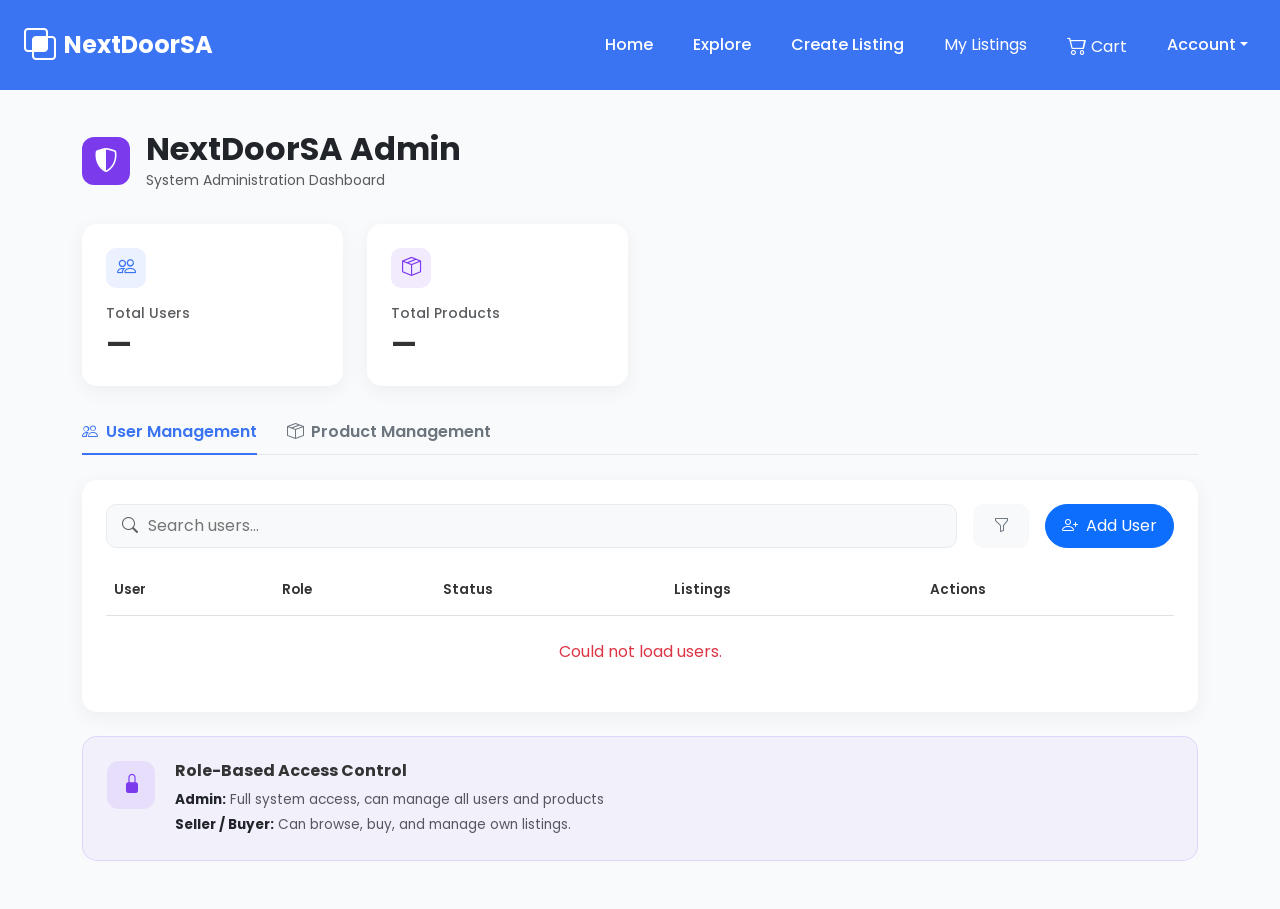
==== commit 43fb6553: "feat: implement server-side user creation for admins and update navigation links to index.html" ====
--- a/web/Admin.html
+++ b/web/Admin.html
@@ -82,7 +82,7 @@
                 <li class="nav-item dropdown">
                     <a class="nav-link text-white fw-medium dropdown-toggle" href="#" id="accountDropdown" role="button" data-bs-toggle="dropdown" aria-expanded="false">Account</a>
                     <ul class="dropdown-menu dropdown-menu-end" aria-labelledby="accountDropdown">
-                        <li><a class="dropdown-item" href="CreateAnAccount.html">Create Account</a></li>
+                        <li><a class="dropdown-item" href="index.html">Create Account</a></li>
                         <li><a class="dropdown-item" href="LogIntoAccount.html">Log In</a></li>
                         <li><a class="dropdown-item" href="Profile.html">Profile</a></li>
                         <li><hr class="dropdown-divider"></li>
@@ -132,6 +132,7 @@
                 <input type="text" placeholder="Search users...">
             </div>
             <button class="filter-btn"><i class="bi bi-funnel"></i></button>
+            <button type="button" class="btn btn-primary rounded-pill px-3" onclick="openUserAdd()"><i class="bi bi-person-plus me-2"></i>Add User</button>
         </div>
 
         <div class="table-responsive">
@@ -235,6 +236,66 @@
     </div>
 </div>
 
+<div class="modal fade" id="addUserModal" tabindex="-1">
+    <div class="modal-dialog modal-dialog-centered">
+        <div class="modal-content border-0" style="border-radius: 15px;">
+            <div class="modal-header border-0 pb-0">
+                <h5 class="modal-title fw-bold">Add User</h5>
+                <button type="button" class="btn-close" data-bs-dismiss="modal"></button>
+            </div>
+            <div class="modal-body">
+                <div id="addUserAlert"></div>
+                <div class="row g-2">
+                    <div class="col-md-6 mb-2">
+                        <label class="form-label fw-medium small">First Name</label>
+                        <input type="text" class="form-control" id="addUserFirst">
+                    </div>
+                    <div class="col-md-6 mb-2">
+                        <label class="form-label fw-medium small">Last Name</label>
+                        <input type="text" class="form-control" id="addUserLast">
+                    </div>
+                </div>
+                <div class="mb-2">
+                    <label class="form-label fw-medium small">Email Address</label>
+                    <input type="email" class="form-control" id="addUserEmail">
+                </div>
+                <div class="mb-2">
+                    <label class="form-label fw-medium small">Phone <span class="text-muted">(optional)</span></label>
+                    <input type="tel" class="form-control" id="addUserPhone">
+                </div>
+                <div class="mb-2">
+                    <label class="form-label fw-medium small">Password</label>
+                    <div class="input-group">
+                        <input type="password" class="form-control" id="addUserPassword" placeholder="At least 8 characters">
+                        <button class="btn btn-outline-secondary" type="button" id="addUserPwToggle" tabindex="-1" aria-label="Show password"><i class="bi bi-eye"></i></button>
+                    </div>
+                </div>
+                <div class="row g-2">
+                    <div class="col-md-6 mb-2">
+                        <label class="form-label fw-medium small">Role</label>
+                        <select class="form-select" id="addUserRole">
+                            <option value="Buyer" selected>Buyer</option>
+                            <option value="Seller">Seller</option>
+                            <option value="Admin">Admin</option>
+                        </select>
+                    </div>
+                    <div class="col-md-6 mb-2">
+                        <label class="form-label fw-medium small">Account Status</label>
+                        <select class="form-select" id="addUserStatus">
+                            <option value="active" selected>Active</option>
+                            <option value="suspended">Suspended</option>
+                        </select>
+                    </div>
+                </div>
+            </div>
+            <div class="modal-footer border-0 pt-0">
+                <button type="button" class="btn btn-light" data-bs-dismiss="modal">Cancel</button>
+                <button type="button" class="btn btn-primary px-4 rounded-pill" onclick="createUser()">Create User</button>
+            </div>
+        </div>
+    </div>
+</div>
+
 <div class="modal fade" id="editProductModal" tabindex="-1">
     <div class="modal-dialog modal-dialog-centered">
         <div class="modal-content border-0" style="border-radius: 15px;">
@@ -284,6 +345,7 @@
 <script src="https://cdn.jsdelivr.net/npm/bootstrap@5.3.0/dist/js/bootstrap.bundle.min.js"></script>
 <script>
     let userModal = null;
+    let addUserModal = null;
     let productModal = null;
     let editingUserId = null;
     let editingListingId = null;
@@ -296,14 +358,49 @@
 
     // Restrict this page to admins. The authoritative check is server-side
     // (every admin endpoint also verifies the session); this redirects non-admins away.
-    fetch('session_status.php', { credentials: 'same-origin' })
-        .then(r => r.json())
-        .then(s => { if (!s.isAdmin) window.location.href = 'LogIntoAccount.html'; })
-        .catch(() => { /* endpoint unavailable (e.g. static preview): leave page as-is */ });
+    //
+    // On InfinityFree the anti-bot layer can serve the FIRST request after a
+    // redirect with a cold session (before the __test cookie warms up), which
+    // would momentarily report the user as not-logged-in. To avoid ejecting a
+    // genuine admin on that single cold read, we re-check a couple of times
+    // (with no caching) and only redirect once we're consistently not an admin.
+    (async function guardAdmin() {
+        for (let attempt = 0; attempt < 3; attempt++) {
+            try {
+                const r = await fetch('session_status.php', { credentials: 'same-origin', cache: 'no-store' });
+                const s = await r.json();
+                if (s.isAdmin) return;            // confirmed admin: stay.
+                if (s.loggedIn && !s.isAdmin) break; // real user, not admin: eject.
+                // loggedIn false on this attempt: could be a cold session — retry.
+            } catch (e) {
+                // Non-JSON (e.g. anti-bot challenge) or network blip: retry.
+            }
+            await new Promise(res => setTimeout(res, 700));
+        }
+        // Final confirmation before ejecting, so we never bounce on a transient blip.
+        try {
+            const r = await fetch('session_status.php', { credentials: 'same-origin', cache: 'no-store' });
+            const s = await r.json();
+            if (s.isAdmin) return;
+        } catch (e) { return; /* still can't confirm: leave page, server endpoints stay protected */ }
+        window.location.href = 'LogIntoAccount.html';
+    })();
 
     document.addEventListener("DOMContentLoaded", () => {
         userModal = new bootstrap.Modal(document.getElementById('editUserModal'));
+        addUserModal = new bootstrap.Modal(document.getElementById('addUserModal'));
         productModal = new bootstrap.Modal(document.getElementById('editProductModal'));
+
+        // Show/hide password toggle in the Add User modal.
+        const pwToggle = document.getElementById('addUserPwToggle');
+        pwToggle.addEventListener('click', () => {
+            const input = document.getElementById('addUserPassword');
+            const icon = pwToggle.querySelector('i');
+            const show = input.type === 'password';
+            input.type = show ? 'text' : 'password';
+            icon.className = show ? 'bi bi-eye-slash' : 'bi bi-eye';
+        });
+
         loadUsers();
         loadListings();
     });
@@ -390,6 +487,42 @@
         }).catch(() => { alert('Update failed.'); loadUsers(); });
     }
 
+    // Open a blank Add User form.
+    function openUserAdd() {
+        document.getElementById('addUserAlert').innerHTML = '';
+        document.getElementById('addUserFirst').value = '';
+        document.getElementById('addUserLast').value = '';
+        document.getElementById('addUserEmail').value = '';
+        document.getElementById('addUserPhone').value = '';
+        document.getElementById('addUserPassword').value = '';
+        document.getElementById('addUserRole').value = 'Buyer';
+        document.getElementById('addUserStatus').value = 'active';
+        addUserModal.show();
+    }
+
+    function createUser() {
+        const alertBox = document.getElementById('addUserAlert');
+        const showErr = (msg) => { alertBox.innerHTML = `<div class="alert alert-danger py-2 small mb-3">${escapeHtml(msg)}</div>`; };
+
+        const data = {
+            first_name: document.getElementById('addUserFirst').value.trim(),
+            last_name: document.getElementById('addUserLast').value.trim(),
+            email: document.getElementById('addUserEmail').value.trim(),
+            phone: document.getElementById('addUserPhone').value.trim(),
+            password: document.getElementById('addUserPassword').value,
+            role: document.getElementById('addUserRole').value,
+            status: document.getElementById('addUserStatus').value
+        };
+
+        if (!data.first_name || !data.last_name || !data.email) { showErr('Please provide a first name, last name and email.'); return; }
+        if (data.password.length < 8) { showErr('Password must be at least 8 characters.'); return; }
+
+        post('admin_create_user.php', data).then(res => {
+            if (res.success) { addUserModal.hide(); loadUsers(); }
+            else showErr(res.error || 'Could not create user.');
+        }).catch(() => showErr('Could not create user.'));
+    }
+
     function openUserEdit(id) {
         const u = usersById[id];
         editingUserId = id;
